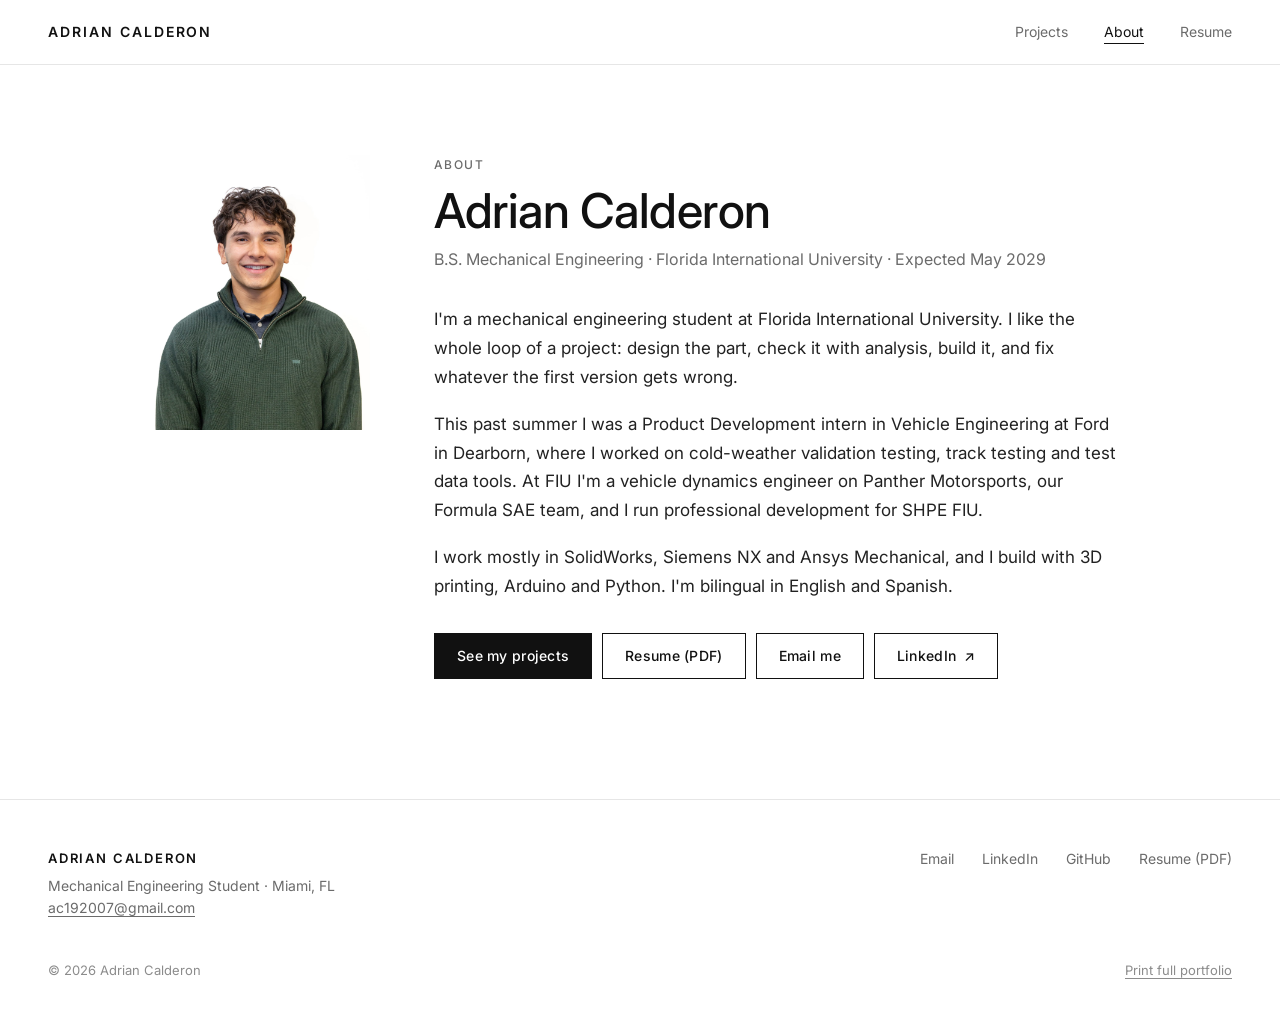
==== about.html @ 8cbf01b0 "Initial commit: mechanical engineering portfolio site Co-Authored-By: Claude Opus 5.5 <noreply@anthr" ====
<!doctype html>
<html lang="en">
<head>
  <meta charset="utf-8">
  <meta name="viewport" content="width=device-width, initial-scale=1">
  <title>About · Adrian Calderon</title>
  <meta name="description" content="About Adrian Calderon, mechanical engineering student at Florida International University: education, experience and skills.">
  <link rel="icon" href="assets/favicon.svg" type="image/svg+xml">
  <link rel="preconnect" href="https://fonts.googleapis.com">
  <link rel="preconnect" href="https://fonts.gstatic.com" crossorigin>
  <link rel="stylesheet" href="https://fonts.googleapis.com/css2?family=Inter:wght@300;400;500;600&display=swap">
  <link rel="stylesheet" href="css/main.css">
  <script type="module" src="js/about.js"></script>
</head>
<body>
  <a class="skip-link" href="#main">Skip to content</a>
  <header id="site-header" class="site-header"></header>
  <main id="main" class="wrap">
    <p class="loading">Loading…</p>
  </main>
  <footer id="site-footer" class="site-footer"></footer>
</body>
</html>
---- css/main.css ----
/* ==========================================================================
   Adrian Calderon · Portfolio
   Minimal catalog look: white space, neutral palette, thin lines.
   To change the look, start with the variables below.
   ========================================================================== */

:root {
  --bg: #ffffff;
  --text: #111111;
  --muted: #6b6b6b;      /* 5.3:1 on white, passes WCAG AA */
  --faint: #8c8c8c;
  --line: #e6e6e6;
  --surface: #f4f4f2;    /* background behind images */
  --accent: #111111;     /* buttons, active chips, focus ring */
  --accent-text: #ffffff;

  --font: "Inter", system-ui, -apple-system, "Segoe UI", Roboto, Helvetica, Arial, sans-serif;
  --wrap: 1360px;
  --gutter: clamp(16px, 4vw, 48px);
  --header-h: 64px;
  --ease: cubic-bezier(.2, .6, .2, 1);
  color-scheme: light;
}

*, *::before, *::after { box-sizing: border-box; }
html { -webkit-text-size-adjust: 100%; scroll-padding-top: calc(var(--header-h) + 16px); }
body {
  margin: 0;
  background: var(--bg);
  color: var(--text);
  font: 400 16px/1.6 var(--font);
  -webkit-font-smoothing: antialiased;
  text-rendering: optimizeLegibility;
  display: flex;
  flex-direction: column;
  min-height: 100vh;
}
main { flex: 1; }
img, svg, video { max-width: 100%; display: block; }
a { color: inherit; text-underline-offset: 3px; text-decoration-thickness: 1px; }
button, input, select { font: inherit; color: inherit; }
h1, h2, h3 { font-weight: 500; letter-spacing: -0.01em; line-height: 1.2; }
:focus-visible { outline: 2px solid var(--accent); outline-offset: 3px; }

.wrap { width: 100%; max-width: var(--wrap); margin: 0 auto; padding: 0 var(--gutter); }
.visually-hidden {
  position: absolute !important; width: 1px; height: 1px; padding: 0; margin: -1px;
  overflow: hidden; clip: rect(0 0 0 0); white-space: nowrap; border: 0;
}
.skip-link { position: absolute; left: -9999px; top: 8px; z-index: 200; background: var(--bg); padding: 8px 14px; border: 1px solid var(--text); }
.skip-link:focus { left: 16px; }

.eyebrow {
  font-size: 12px; font-weight: 500; letter-spacing: .12em; text-transform: uppercase;
  color: var(--muted); margin: 0 0 8px;
}

/* A missing image shows the neutral surface instead of a broken-image icon */
img.is-missing { visibility: hidden; }

/* ---------- Header ---------- */
.site-header {
  position: sticky; top: 0; z-index: 50;
  background: rgba(255, 255, 255, .94);
  backdrop-filter: saturate(180%) blur(8px);
  -webkit-backdrop-filter: saturate(180%) blur(8px);
  border-bottom: 1px solid var(--line);
}
.site-header .wrap { display: flex; align-items: center; justify-content: space-between; height: var(--header-h); gap: 16px; }
.brand {
  font-size: 14px; font-weight: 600; letter-spacing: .14em; text-transform: uppercase;
  text-decoration: none; white-space: nowrap;
}
.site-nav ul { display: flex; gap: clamp(16px, 3vw, 36px); list-style: none; margin: 0; padding: 0; }
.site-nav a { font-size: 14px; color: var(--muted); text-decoration: none; padding: 8px 0; transition: color .2s; }
.site-nav a:hover, .site-nav a[aria-current="page"] { color: var(--text); }
.site-nav a[aria-current="page"] { text-decoration: underline; text-underline-offset: 6px; }

/* ---------- Footer ---------- */
.site-footer { border-top: 1px solid var(--line); margin-top: 120px; padding: 48px 0 32px; font-size: 14px; }
.footer-top { display: flex; justify-content: space-between; gap: 32px; flex-wrap: wrap; }
.footer-name { font-weight: 600; letter-spacing: .14em; text-transform: uppercase; font-size: 13px; margin: 0 0 6px; }
.footer-sub { color: var(--muted); margin: 0; }
.footer-links { display: flex; flex-wrap: wrap; gap: 8px 28px; list-style: none; margin: 0; padding: 0; }
.footer-links a { text-decoration: none; color: var(--muted); }
.footer-links a:hover { color: var(--text); text-decoration: underline; }
.footer-bottom { display: flex; justify-content: space-between; gap: 16px; flex-wrap: wrap; margin-top: 40px; color: var(--faint); font-size: 13px; }
.footer-bottom a { color: var(--faint); }

/* ---------- Buttons ---------- */
.btn {
  display: inline-flex; align-items: center; justify-content: center; gap: 8px;
  min-height: 46px; padding: 0 22px;
  border: 1px solid var(--text); background: var(--bg); color: var(--text);
  font-size: 14px; font-weight: 500; letter-spacing: .02em; text-decoration: none;
  cursor: pointer; transition: background .2s, color .2s;
}
.btn:hover { background: var(--text); color: var(--bg); }
.btn-primary { background: var(--accent); color: var(--accent-text); border-color: var(--accent); }
.btn-primary:hover { background: #333; border-color: #333; color: #fff; }
.btn-block { width: 100%; }
.text-link { font-size: 14px; color: var(--muted); }
.text-link:hover { color: var(--text); }

/* ---------- Home: intro + toolbar ---------- */
.page-intro { padding: clamp(40px, 7vw, 88px) 0 clamp(28px, 4vw, 48px); }
.page-intro h1 { font-size: clamp(30px, 4vw, 44px); margin: 0 0 12px; }
.page-intro p { color: var(--muted); max-width: 560px; margin: 0; font-size: 17px; }

.toolbar {
  display: flex; align-items: center; justify-content: space-between; gap: 16px;
  border-top: 1px solid var(--line); border-bottom: 1px solid var(--line);
  padding: 14px 0; margin-bottom: 40px;
}
.chips { display: flex; gap: 8px; overflow-x: auto; scrollbar-width: none; margin: -4px; padding: 4px; }
.chips::-webkit-scrollbar { display: none; }
.chip {
  flex: none; border: 1px solid var(--line); background: var(--bg);
  border-radius: 999px; padding: 7px 16px; font-size: 13px; cursor: pointer;
  transition: border-color .2s, background .2s, color .2s;
}
.chip:hover { border-color: var(--text); }
.chip[aria-pressed="true"] { background: var(--accent); border-color: var(--accent); color: var(--accent-text); }
.toolbar-right { display: flex; align-items: center; gap: 20px; flex: none; }
.result-count { font-size: 13px; color: var(--muted); white-space: nowrap; }
.sort { display: flex; align-items: center; gap: 8px; font-size: 13px; color: var(--muted); }
.sort select {
  appearance: none; -webkit-appearance: none; border: 0; background: transparent;
  font-size: 13px; color: var(--text); padding: 6px 18px 6px 2px; cursor: pointer;
  background-image: linear-gradient(45deg, transparent 50%, currentColor 50%), linear-gradient(135deg, currentColor 50%, transparent 50%);
  background-position: right 6px top 55%, right 2px top 55%;
  background-size: 4px 4px; background-repeat: no-repeat;
}

/* ---------- Product grid + cards ---------- */
.grid { display: grid; grid-template-columns: repeat(4, minmax(0, 1fr)); gap: 48px 20px; list-style: none; margin: 0; padding: 0; }
.card a { display: block; text-decoration: none; }
.card-media { position: relative; aspect-ratio: 4 / 5; overflow: hidden; background: var(--surface); }
.card-media img {
  position: absolute; inset: 0; width: 100%; height: 100%; object-fit: cover;
  transition: transform .7s var(--ease), opacity .45s var(--ease);
}
.card-media .img-hover { opacity: 0; }
@media (hover: hover) {
  .card a:hover .img-hover, .card a:focus-visible .img-hover { opacity: 1; }
  .card a:hover .card-media img, .card a:focus-visible .card-media img { transform: scale(1.035); }
}
.card a:focus-visible { outline-offset: 6px; }
.card-badge {
  position: absolute; top: 12px; left: 12px; z-index: 1;
  background: var(--bg); padding: 4px 9px; font-size: 11px; font-weight: 500;
  letter-spacing: .1em; text-transform: uppercase;
}
.card-info { padding-top: 14px; }
.card-title { font-size: 15px; font-weight: 500; margin: 0; letter-spacing: 0; }
.card-meta { font-size: 13px; color: var(--muted); margin: 3px 0 0; }
.card a:hover .card-title { text-decoration: underline; text-underline-offset: 4px; }
.empty-state { color: var(--muted); padding: 64px 0; text-align: center; }
.grid > .loading, .grid > .empty-state { grid-column: 1 / -1; }

/* ---------- Project page ---------- */
.breadcrumb { font-size: 13px; color: var(--muted); padding: 20px 0 24px; }
.breadcrumb ol { display: flex; flex-wrap: wrap; gap: 8px; list-style: none; margin: 0; padding: 0; }
.breadcrumb li + li::before { content: "/"; margin-right: 8px; color: var(--faint); }
.breadcrumb a { text-decoration: none; }
.breadcrumb a:hover { text-decoration: underline; }

.product { display: grid; grid-template-columns: minmax(0, 7fr) minmax(0, 5fr); gap: clamp(32px, 5vw, 80px); align-items: start; }
.product-info { position: sticky; top: calc(var(--header-h) + 24px); }

/* Gallery */
.gallery-main { margin: 0; }
.gallery-stage {
  display: block; width: 100%; padding: 0; border: 0; background: var(--surface);
  aspect-ratio: 4 / 3; cursor: zoom-in; position: relative;
}
.gallery-stage img { width: 100%; height: 100%; object-fit: contain; }
.gallery-stage .zoom-hint {
  position: absolute; right: 12px; bottom: 12px; background: var(--bg);
  font-size: 12px; padding: 4px 10px; opacity: 0; transition: opacity .2s;
}
.gallery-stage:hover .zoom-hint, .gallery-stage:focus-visible .zoom-hint { opacity: 1; }
.gallery-main figcaption { font-size: 13px; color: var(--muted); margin-top: 10px; min-height: 1.6em; }
.thumbs { display: flex; gap: 10px; list-style: none; margin: 16px 0 0; padding: 4px; overflow-x: auto; }
.thumbs button {
  display: block; width: 84px; aspect-ratio: 4 / 3; padding: 0; border: 1px solid transparent;
  background: var(--surface); cursor: pointer; opacity: .55; transition: opacity .2s, border-color .2s;
}
.thumbs button:hover { opacity: 1; }
.thumbs button[aria-current="true"] { opacity: 1; border-color: var(--text); }
.thumbs img { width: 100%; height: 100%; object-fit: cover; }

/* Info column */
.product-info h1 { font-size: clamp(28px, 3.2vw, 40px); margin: 0 0 10px; line-height: 1.1; }
.product-dates { color: var(--muted); font-size: 14px; margin: 0 0 18px; }
.tag-list { display: flex; flex-wrap: wrap; gap: 6px; list-style: none; margin: 0 0 24px; padding: 0; }
.tag-list li { font-size: 12px; border: 1px solid var(--line); padding: 3px 10px; border-radius: 999px; color: #333; }
.product-summary { font-size: 16px; line-height: 1.65; margin: 0 0 32px; color: #222; }
.specs { border-top: 1px solid var(--text); margin-bottom: 32px; }
.specs h2 { font-size: 12px; font-weight: 600; letter-spacing: .12em; text-transform: uppercase; margin: 14px 0 6px; }
.specs dl { margin: 0; }
.specs dl > div { display: flex; justify-content: space-between; gap: 16px; padding: 11px 0; border-bottom: 1px solid var(--line); font-size: 14px; }
.specs dt { color: var(--muted); }
.specs dd { margin: 0; font-weight: 500; text-align: right; }
.product-actions { display: grid; gap: 10px; }
.product-links { display: grid; grid-template-columns: repeat(auto-fit, minmax(140px, 1fr)); gap: 10px; }

/* Detail sections below the fold */
.detail { margin-top: clamp(64px, 9vw, 120px); }
.detail > h2 { font-size: 22px; margin: 0 0 24px; padding-top: 20px; border-top: 1px solid var(--line); }
.detail-intro { color: var(--muted); font-size: 14px; margin: -12px 0 24px; }

.details-jump { margin: -18px 0 28px; }

/* Project body: all sections visible + sticky "On this page" menu */
.project-body {
  display: grid; grid-template-columns: 190px minmax(0, 1fr); gap: clamp(32px, 5vw, 80px);
  margin-top: clamp(56px, 7vw, 96px); padding-top: 40px; border-top: 1px solid var(--line);
}
.toc { position: sticky; top: calc(var(--header-h) + 32px); align-self: start; }
.toc-title { font-size: 12px; font-weight: 600; letter-spacing: .12em; text-transform: uppercase; margin: 0 0 12px; }
.toc ul { list-style: none; margin: 0; padding: 0; border-left: 1px solid var(--line); }
.toc a {
  display: block; padding: 7px 0 7px 16px; margin-left: -1px; border-left: 1px solid transparent;
  font-size: 14px; color: var(--muted); text-decoration: none; transition: color .2s, border-color .2s;
}
.toc a:hover { color: var(--text); }
.toc a[aria-current="true"] { color: var(--text); border-left-color: var(--text); font-weight: 500; }
.doc-section { padding-bottom: 48px; }
.doc-section + .doc-section { border-top: 1px solid var(--line); padding-top: 40px; }
.doc-section > h2 { font-size: 24px; margin: 0 0 18px; }
.prose { max-width: 70ch; color: #2b2b2b; font-size: 16px; line-height: 1.7; }
.prose p { margin: 0 0 14px; }
.prose h3 { font-size: 17px; margin: 24px 0 8px; }
.prose ul { margin: 0 0 14px; padding-left: 20px; }
.prose li { margin-bottom: 8px; }
.prose li::marker { color: var(--faint); }
.prose > :last-child { margin-bottom: 0; }

/* 3D viewer */
model-viewer {
  width: 100%; height: clamp(340px, 62vh, 620px); background: var(--surface);
  --poster-color: var(--surface); --progress-bar-color: var(--accent);
}
.model-hint { font-size: 13px; color: var(--muted); margin-top: 10px; }

/* Before / after slider */
.compare { margin: 0 0 40px; max-width: 820px; }
.compare-frame { position: relative; overflow: hidden; background: var(--surface); --pos: 50%; user-select: none; touch-action: pan-y; }
.compare-frame img { width: 100%; height: auto; pointer-events: none; }
.compare-after { position: absolute; inset: 0; height: 100% !important; object-fit: cover; clip-path: inset(0 0 0 var(--pos)); }
.compare-handle { position: absolute; top: 0; bottom: 0; left: var(--pos); width: 1px; background: var(--text); pointer-events: none; }
.compare-handle::after {
  content: "‹ ›"; position: absolute; top: 50%; left: 50%; transform: translate(-50%, -50%);
  width: 44px; height: 44px; border-radius: 50%; background: var(--bg); border: 1px solid var(--text);
  display: grid; place-items: center; font-size: 15px; letter-spacing: .1em;
}
.compare-label {
  position: absolute; top: 12px; background: var(--bg); font-size: 11px; font-weight: 500;
  letter-spacing: .1em; text-transform: uppercase; padding: 4px 9px; pointer-events: none;
}
.compare-label.before { left: 12px; }
.compare-label.after { right: 12px; }
.compare-range {
  position: absolute; inset: 0; width: 100%; height: 100%; margin: 0;
  opacity: 0; cursor: ew-resize; -webkit-appearance: none; appearance: none;
}
.compare-frame:has(.compare-range:focus-visible) .compare-handle::after { outline: 2px solid var(--accent); outline-offset: 3px; }
.compare figcaption { font-size: 13px; color: var(--muted); margin-top: 10px; }

/* Videos */
.videos { display: grid; grid-template-columns: repeat(auto-fit, minmax(min(100%, 440px), 1fr)); gap: 32px; }
.video { margin: 0; }
.video-frame { aspect-ratio: 16 / 9; background: var(--surface); }
.video-frame iframe, .video-frame video { width: 100%; height: 100%; border: 0; }
.video figcaption { font-size: 13px; color: var(--muted); margin-top: 10px; }

/* Downloads */
.downloads { list-style: none; margin: 0; padding: 0; border-top: 1px solid var(--text); }
.downloads a {
  display: flex; align-items: center; justify-content: space-between; gap: 16px;
  padding: 18px 0; border-bottom: 1px solid var(--line); text-decoration: none;
}
.downloads a:hover .dl-name { text-decoration: underline; }
.dl-name { font-weight: 500; }
.dl-meta { color: var(--muted); font-size: 13px; white-space: nowrap; }

/* More projects row */
.related { display: grid; grid-template-columns: repeat(4, minmax(0, 1fr)); gap: 24px; list-style: none; margin: 0; padding: 0; }

/* Lightbox */
.lightbox {
  width: 100vw; height: 100vh; height: 100dvh; max-width: none; max-height: none;
  margin: 0; padding: 0; border: 0; background: rgba(255, 255, 255, .985); color: var(--text);
}
.lightbox::backdrop { background: rgba(255, 255, 255, .9); }
.lightbox[open] { display: grid; grid-template-rows: auto 1fr auto; }
.lb-top { display: flex; justify-content: space-between; align-items: center; padding: 16px var(--gutter); font-size: 13px; color: var(--muted); }
.lb-stage { display: grid; grid-template-columns: auto 1fr auto; align-items: center; gap: 12px; padding: 0 var(--gutter); min-height: 0; }
.lb-stage figure { margin: 0; height: 100%; min-height: 0; display: grid; place-items: center; }
.lb-stage img { max-width: 100%; max-height: calc(100dvh - 160px); object-fit: contain; }
.lb-caption { text-align: center; font-size: 14px; color: var(--muted); padding: 16px var(--gutter) 24px; min-height: 3em; }
.icon-btn {
  width: 44px; height: 44px; border-radius: 50%; border: 1px solid var(--line); background: var(--bg);
  display: grid; place-items: center; cursor: pointer; font-size: 18px; line-height: 1; transition: border-color .2s;
}
.icon-btn:hover { border-color: var(--text); }
.icon-btn[hidden] { visibility: hidden; display: grid; }

/* ---------- About ---------- */
.about-hero {
  display: grid; grid-template-columns: 220px minmax(0, 1fr); gap: clamp(32px, 5vw, 72px); align-items: start;
  max-width: 980px; margin: 0 auto; padding-top: clamp(48px, 7vw, 96px);
}
.about-photo { margin: 0; aspect-ratio: 4 / 5; background: var(--surface); overflow: hidden; width: 100%; }
.about-photo img { width: 100%; height: 100%; object-fit: cover; }
.about-text h1 { font-size: clamp(32px, 4vw, 48px); margin: 0 0 8px; }
.about-headline { color: var(--muted); margin: 0 0 32px; }
.about-text p.bio { font-size: 17px; line-height: 1.7; margin: 0 0 18px; color: #222; max-width: 62ch; }
.about-actions { display: flex; flex-wrap: wrap; gap: 10px; margin-top: 32px; }

.about-section { display: grid; grid-template-columns: minmax(0, 3fr) minmax(0, 9fr); gap: 32px; border-top: 1px solid var(--line); padding: 32px 0; }
.about-sections { margin-top: clamp(64px, 8vw, 112px); border-bottom: 1px solid var(--line); }
.about-section h2 { font-size: 12px; font-weight: 600; letter-spacing: .12em; text-transform: uppercase; margin: 4px 0 0; }
.rows { list-style: none; margin: 0; padding: 0; }
.rows > li + li { margin-top: 28px; }
.row-head { display: flex; justify-content: space-between; gap: 16px; flex-wrap: wrap; }
.row-title { font-weight: 500; margin: 0; }
.row-sub { color: var(--muted); font-size: 14px; margin: 2px 0 0; }
.row-date { color: var(--muted); font-size: 14px; white-space: nowrap; }
.rows ul { margin: 10px 0 0; padding-left: 18px; color: #2b2b2b; font-size: 15px; }
.rows ul li { margin-bottom: 6px; }
.rows ul li::marker { color: var(--faint); }
.row-link { display: inline-block; margin-top: 6px; font-size: 14px; }
.skill-list { display: flex; flex-wrap: wrap; gap: 8px; list-style: none; margin: 0; padding: 0; }
.skill-list li { border: 1px solid var(--line); border-radius: 999px; padding: 5px 14px; font-size: 14px; }
.plain-list { margin: 0; padding-left: 18px; }
.plain-list li { margin-bottom: 8px; }

/* ---------- Status / errors ---------- */
.notice { padding: 80px 0; text-align: center; }
.notice h1 { font-size: 28px; margin: 0 0 12px; }
.notice p { color: var(--muted); margin: 0 0 24px; }
.notice code { background: var(--surface); padding: 2px 6px; font-size: 14px; }
.loading { color: var(--muted); padding: 80px 0; text-align: center; font-size: 14px; }

/* Local-only content checker (only shows on localhost) */
.content-check {
  position: fixed; left: 16px; bottom: 16px; z-index: 300; max-width: min(420px, calc(100vw - 32px));
  max-height: 50vh; overflow: auto; background: #fffbea; border: 1px solid #e0c96b;
  font-size: 12px; line-height: 1.5; padding: 12px 14px 10px; box-shadow: 0 4px 20px rgba(0,0,0,.08);
}
.content-check strong { display: block; margin-bottom: 6px; }
.content-check ul { margin: 0; padding-left: 16px; }
.content-check button { position: absolute; top: 6px; right: 8px; border: 0; background: none; cursor: pointer; font-size: 16px; }

/* ---------- Responsive ---------- */
@media (max-width: 1100px) {
  .grid { grid-template-columns: repeat(3, minmax(0, 1fr)); }
}
@media (max-width: 1024px) {
  .related { grid-template-columns: repeat(3, minmax(0, 1fr)); }
  .related > li:nth-child(4) { display: none; }
}
@media (max-width: 900px) {
  html { scroll-padding-top: calc(var(--header-h) + 72px); }
  .grid { grid-template-columns: repeat(2, minmax(0, 1fr)); gap: 40px 16px; }
  .product { grid-template-columns: minmax(0, 1fr); }
  .product-info { position: static; }
  .about-hero { grid-template-columns: minmax(0, 1fr); }
  .about-photo { max-width: 160px; }
  /* "On this page" becomes a sticky strip of chips under the header */
  .project-body { grid-template-columns: minmax(0, 1fr); gap: 24px; border-top: 0; padding-top: 0; }
  .toc {
    top: var(--header-h); z-index: 20; margin: 0 calc(-1 * var(--gutter)); padding: 10px var(--gutter);
    background: rgba(255, 255, 255, .96); border-top: 1px solid var(--line); border-bottom: 1px solid var(--line);
  }
  .toc-title { display: none; }
  .toc ul { display: flex; gap: 8px; overflow-x: auto; border-left: 0; scrollbar-width: none; }
  .toc ul::-webkit-scrollbar { display: none; }
  .toc a { border: 1px solid var(--line); border-radius: 999px; padding: 6px 14px; margin: 0; white-space: nowrap; font-size: 13px; }
  .toc a[aria-current="true"] { background: var(--accent); border-color: var(--accent); color: var(--accent-text); font-weight: 400; }
  .doc-section > h2 { font-size: 21px; }
  .about-section { grid-template-columns: minmax(0, 1fr); gap: 16px; }
  .related {
    grid-template-columns: none; grid-auto-flow: column; grid-auto-columns: 42%;
    overflow-x: auto; scroll-snap-type: x mandatory; padding-bottom: 8px;
  }
  .related > li { scroll-snap-align: start; }
  .related > li:nth-child(4) { display: block; }
}
@media (max-width: 640px) {
  .toolbar { flex-direction: column; align-items: stretch; gap: 12px; }
  .toolbar-right { justify-content: space-between; }
  .chips { margin-right: calc(-1 * var(--gutter)); padding-right: var(--gutter); }
  .site-header .wrap { gap: 10px; }
  .brand { letter-spacing: .06em; font-size: 12px; }
  .site-nav ul { gap: 14px; }
  .site-nav a { font-size: 13px; }
  .lb-stage { grid-template-columns: 1fr; padding: 0 12px; }
  .lb-stage .icon-btn { display: none; }
  .related { grid-auto-columns: 70%; }
}
@media (max-width: 560px) {
  .grid { gap: 32px 12px; }
  .card-title { font-size: 14px; }
  .card-meta { font-size: 12px; }
  .card-badge { top: 8px; left: 8px; font-size: 10px; padding: 3px 7px; }
}
@media (prefers-reduced-motion: reduce) {
  *, *::before, *::after { transition-duration: .01ms !important; animation-duration: .01ms !important; }
}

/* ---------- Basic print for Home / About (project pages use print.css) ---------- */
@media print {
  .site-header, .site-footer, .toolbar, .skip-link, .content-check, .about-actions { display: none !important; }
  .grid { grid-template-columns: repeat(3, 1fr); gap: 20px; }
  .card { break-inside: avoid; }
  a { text-decoration: none; }
}
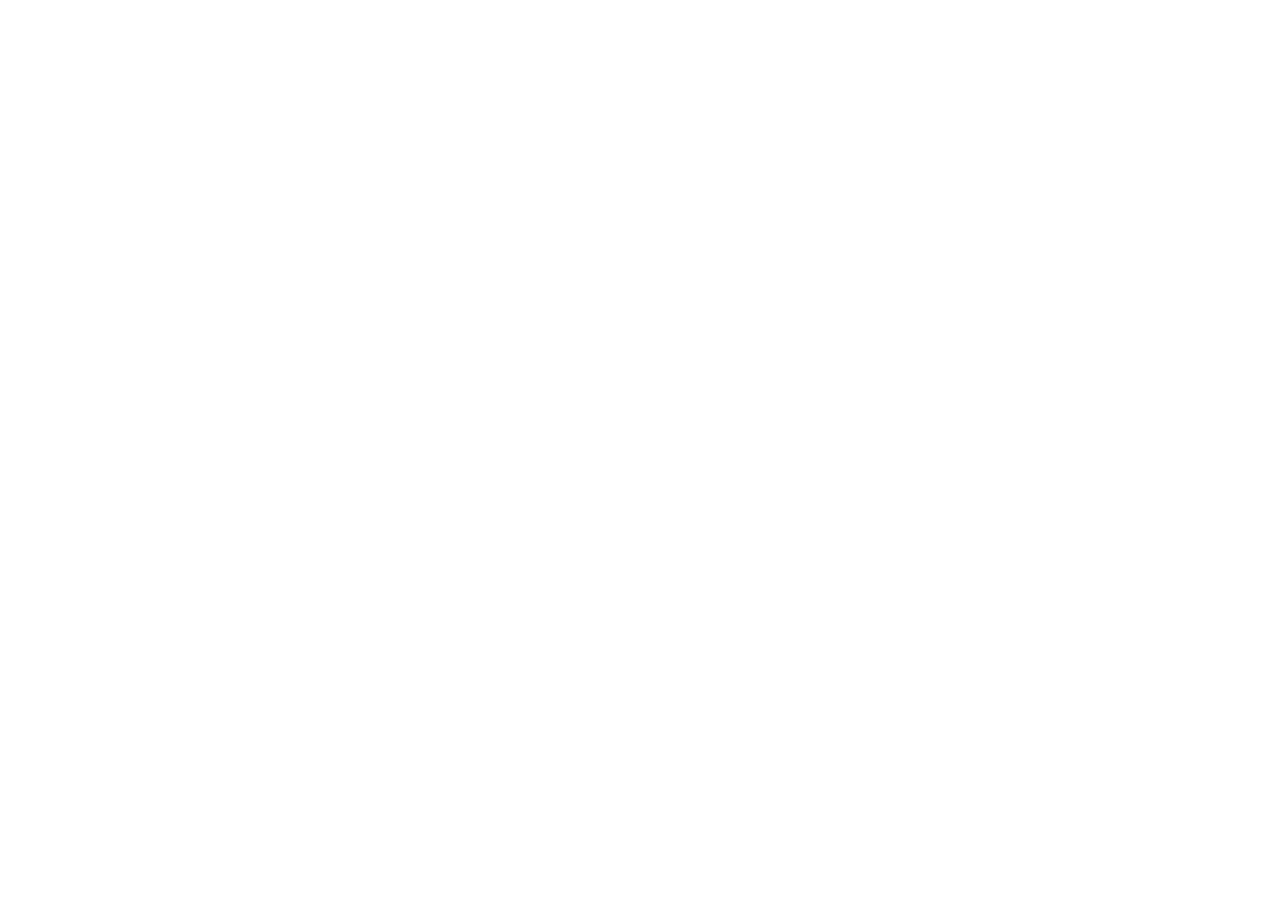
==== commit 20094f22: "Force HTTPS with an early client-side redirect on every page Co-Authored-By: Claude Opus 5.5 <norepl" ====
--- a/about.html
+++ b/about.html
@@ -2,6 +2,12 @@
 <html lang="en">
 <head>
   <meta charset="utf-8">
+  <script>
+    // Force HTTPS (backup for GitHub Pages "Enforce HTTPS"); skip local dev.
+    if (location.protocol === 'http:' && !/^(localhost|127\.0\.0\.1|\[::1\])$/.test(location.hostname)) {
+      location.replace('https:' + location.href.slice(5));
+    }
+  </script>
   <meta name="viewport" content="width=device-width, initial-scale=1">
   <title>About · Adrian Calderon</title>
   <meta name="description" content="About Adrian Calderon, mechanical engineering student at Florida International University: education, experience and skills.">
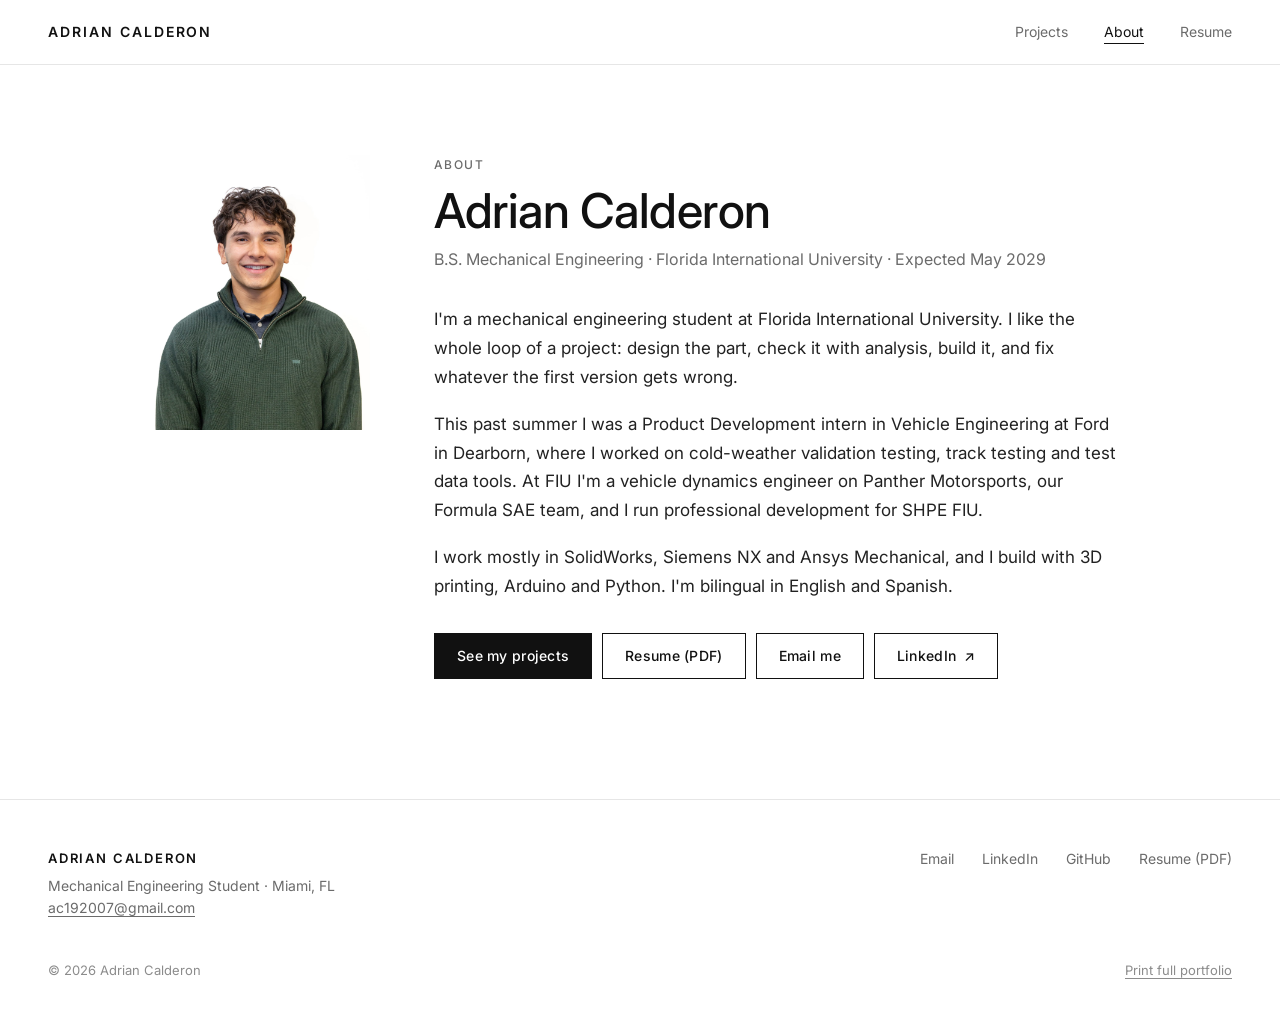
==== commit d0c6062f: "Add link preview image and Open Graph tags Co-Authored-By: Claude Opus 5.5 <noreply@anthropic.com>" ====
--- a/about.html
+++ b/about.html
@@ -2,15 +2,21 @@
 <html lang="en">
 <head>
   <meta charset="utf-8">
-  <script>
-    // Force HTTPS (backup for GitHub Pages "Enforce HTTPS"); skip local dev.
-    if (location.protocol === 'http:' && !/^(localhost|127\.0\.0\.1|\[::1\])$/.test(location.hostname)) {
-      location.replace('https:' + location.href.slice(5));
-    }
-  </script>
   <meta name="viewport" content="width=device-width, initial-scale=1">
   <title>About · Adrian Calderon</title>
   <meta name="description" content="About Adrian Calderon, mechanical engineering student at Florida International University: education, experience and skills.">
+  <link rel="canonical" href="https://adrian-calderon.com/about.html">
+  <!-- Link preview (iMessage, LinkedIn, Discord, Slack…). Image and URLs must be absolute. -->
+  <meta property="og:type" content="profile">
+  <meta property="og:site_name" content="Adrian Calderon">
+  <meta property="og:title" content="About · Adrian Calderon">
+  <meta property="og:description" content="Mechanical engineering student at Florida International University: education, experience and skills.">
+  <meta property="og:url" content="https://adrian-calderon.com/about.html">
+  <meta property="og:image" content="https://adrian-calderon.com/assets/og-image.jpg">
+  <meta property="og:image:width" content="1200">
+  <meta property="og:image:height" content="630">
+  <meta property="og:image:alt" content="Adrian Calderon, Mechanical Engineering Portfolio">
+  <meta name="twitter:card" content="summary_large_image">
   <link rel="icon" href="assets/favicon.svg" type="image/svg+xml">
   <link rel="preconnect" href="https://fonts.googleapis.com">
   <link rel="preconnect" href="https://fonts.gstatic.com" crossorigin>
